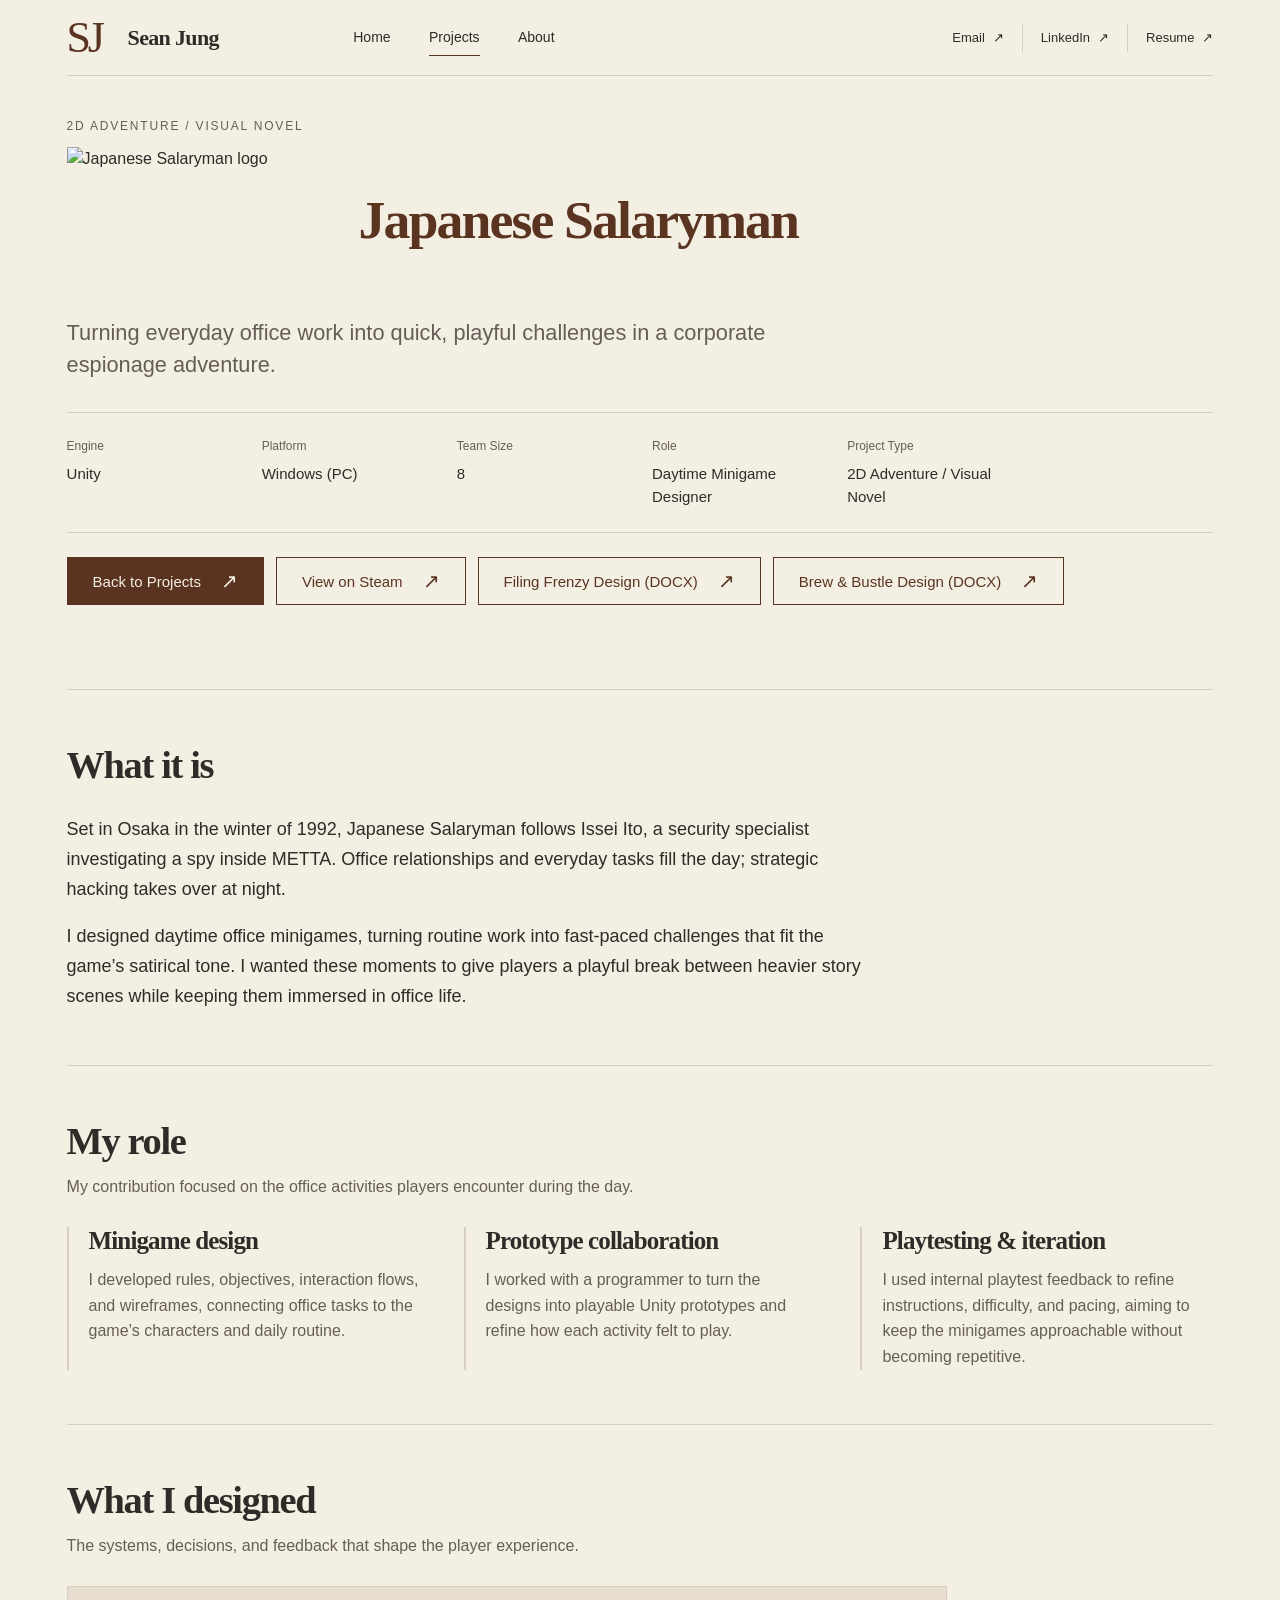
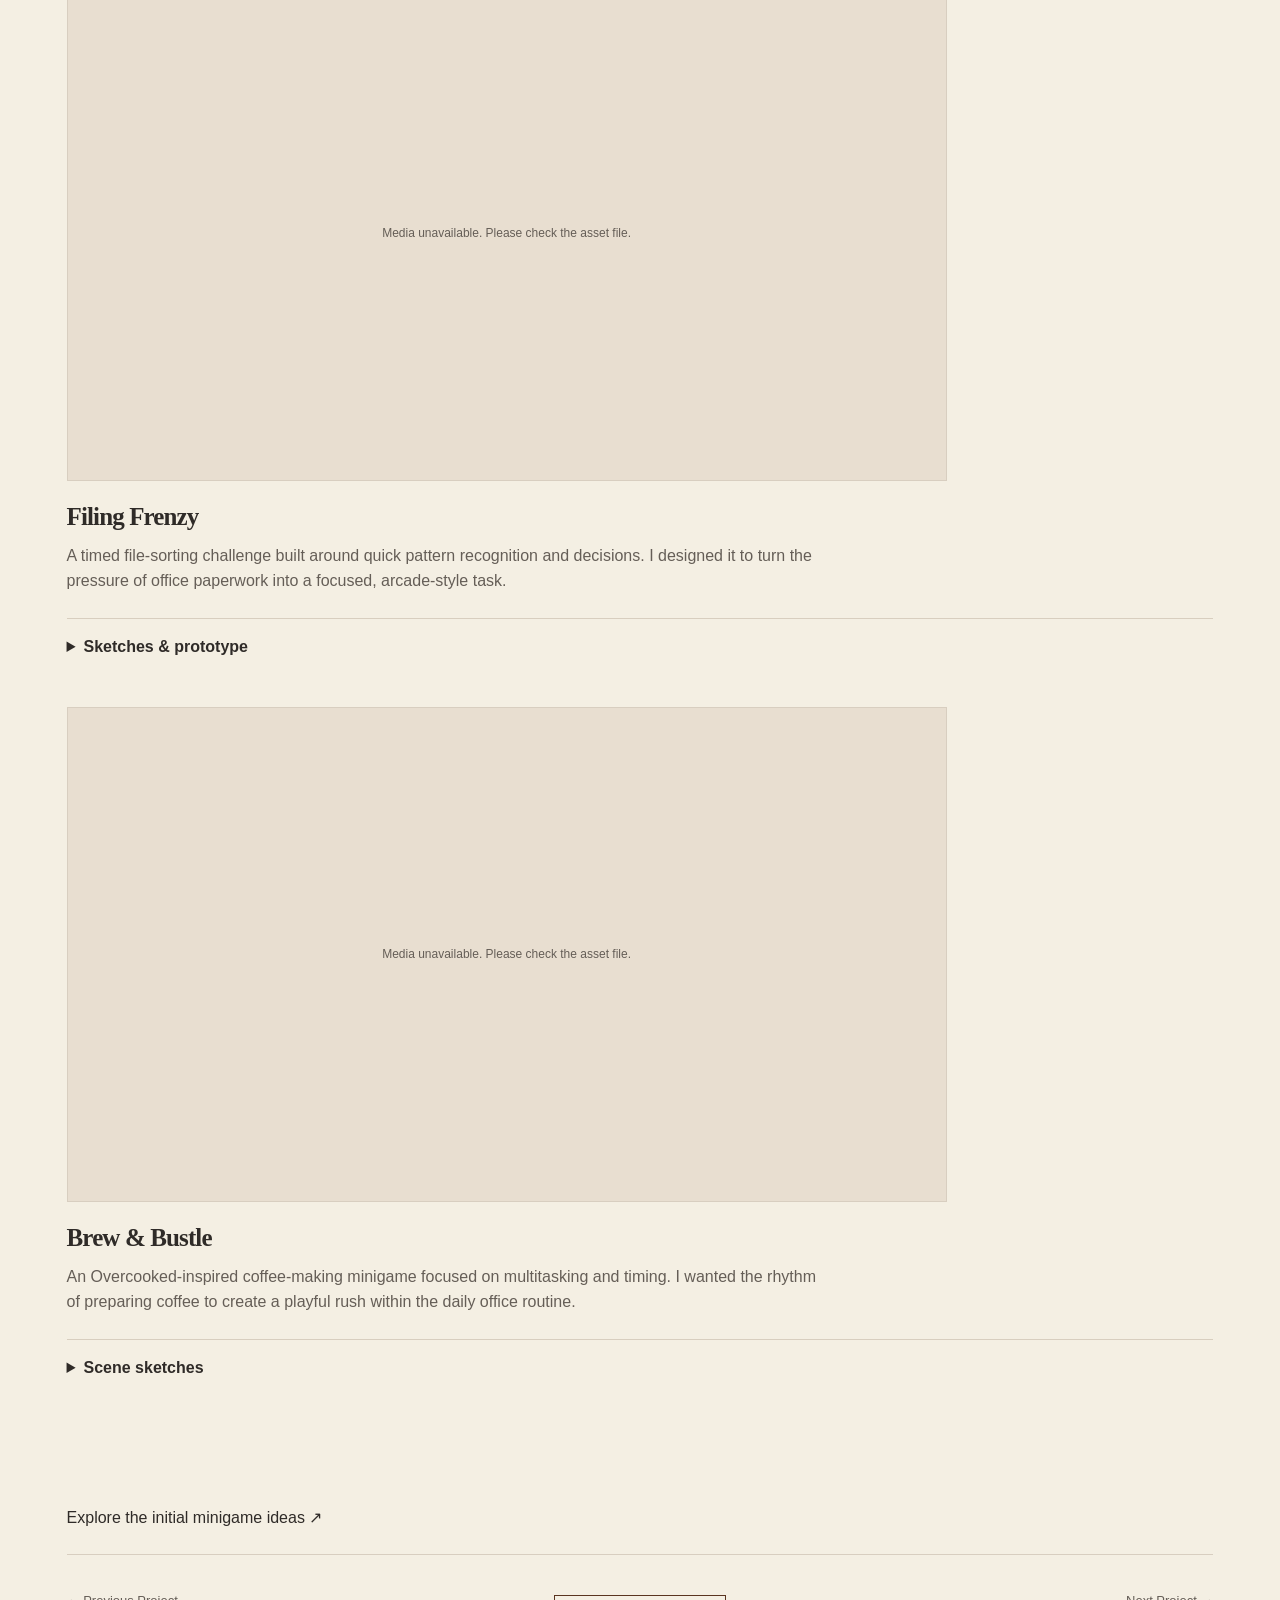
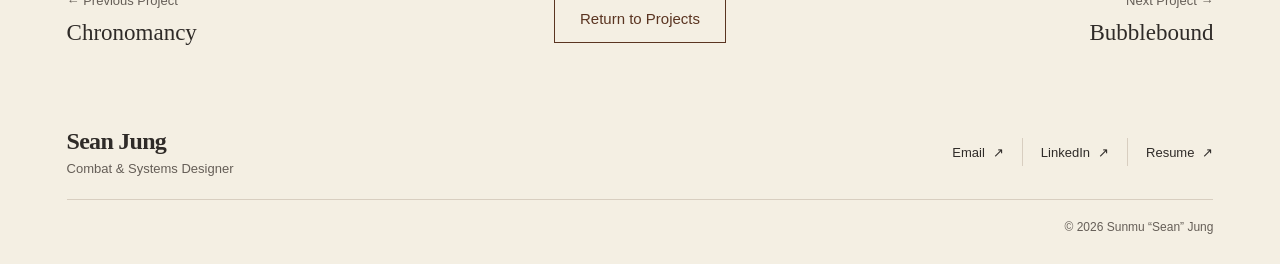
==== projects/japanese-salaryman.html @ 66d3c739 "Publish Sean Jung portfolio" ====
<!doctype html>
<html lang="en"><head><meta charset="utf-8"><meta name="viewport" content="width=device-width,initial-scale=1"><meta name="robots" content="noindex"><meta name="description" content="Turning everyday office work into quick, playful challenges in a corporate espionage adventure."><title>Japanese Salaryman | Sean Jung</title><link rel="icon" href="../assets/img/sj-mark.svg" type="image/svg+xml"><link rel="stylesheet" href="../assets/css/homepage.css"><link rel="stylesheet" href="../assets/css/project-detail.css?v=jsm-title-3"><script defer src="../assets/js/homepage.js"></script><script defer src="../assets/js/project-media.js"></script></head>
<body class="project-detail" data-project="japanese-salaryman"><a class="skip-link" href="#main">Skip to content</a><header class="site-header container" id="top">
    <a class="brand" href="../index.html" aria-label="Sean Jung, home"><span class="brand__mark" aria-hidden="true">SJ</span><span>Sean Jung</span></a>
    <button class="menu-toggle" type="button" aria-controls="site-navigation" aria-expanded="false" hidden>Menu <span aria-hidden="true">+</span></button>
    <div class="header-navigation" id="site-navigation"><nav class="primary-nav" aria-label="Main navigation"><a class="nav-link" href="../index.html">Home</a><a class="nav-link" href="../index.html#projects" aria-current="page">Projects</a><a class="nav-link" href="../about.html">About</a></nav><ul class="contact-links"><li><a href="mailto:sunjung3145@gmail.com">Email <span aria-hidden="true">↗</span></a></li><li><a href="https://www.linkedin.com/in/sunmu-sean-jung-0a69432b7" target="_blank" rel="noopener noreferrer" aria-label="LinkedIn (opens in a new tab)">LinkedIn <span aria-hidden="true">↗</span></a></li><li><a href="../assets/docs/sunmu-jung-resume.pdf" target="_blank" rel="noopener" aria-label="Resume PDF (opens in a new tab)">Resume <span aria-hidden="true">↗</span></a></li></ul></div>
  </header><main id="main" class="container"><section class="project-hero" aria-labelledby="project-title"><p class="eyebrow">2D Adventure / Visual Novel</p><div class="project-title-row"><img class="project-logo" src="../assets/img/projects/japanese-salaryman/Logo.png" width="144" height="81" alt="Japanese Salaryman logo"><h1 id="project-title">Japanese Salaryman</h1></div><p class="project-summary">Turning everyday office work into quick, playful challenges in a corporate espionage adventure.</p><dl class="project-metadata"><div><dt>Engine</dt><dd>Unity</dd></div><div><dt>Platform</dt><dd>Windows (PC)</dd></div><div><dt>Team Size</dt><dd>8</dd></div><div><dt>Role</dt><dd>Daytime Minigame Designer</dd></div><div><dt>Project Type</dt><dd>2D Adventure / Visual Novel</dd></div></dl><div class="project-actions"><a class="button" href="../index.html#projects">Back to Projects<span aria-hidden="true">↗</span></a><a class="button button--secondary" href="https://store.steampowered.com/app/3098910/Japanese_Salaryman/">View on Steam<span aria-hidden="true">↗</span></a><a class="button button--secondary" href="../assets/docs/japanese-salaryman/filing-frenzy-concept.docx">Filing Frenzy Design (DOCX)<span aria-hidden="true">↗</span></a><a class="button button--secondary" href="../assets/docs/japanese-salaryman/brew-and-bustle-concept.docx">Brew &amp; Bustle Design (DOCX)<span aria-hidden="true">↗</span></a></div></section><section class="detail-section" id="overview" aria-labelledby="overview-title"><header class="detail-section__header"><h2 id="overview-title">What it is</h2></header><div class="intro-copy"><p>Set in Osaka in the winter of 1992, Japanese Salaryman follows Issei Ito, a security specialist investigating a spy inside METTA. Office relationships and everyday tasks fill the day; strategic hacking takes over at night.</p><p>I designed daytime office minigames, turning routine work into fast-paced challenges that fit the game’s satirical tone. I wanted these moments to give players a playful break between heavier story scenes while keeping them immersed in office life.</p></div></section><section class="detail-section" id="my-role" aria-labelledby="my-role-title"><header class="detail-section__header"><h2 id="my-role-title">My role</h2><p>My contribution focused on the office activities players encounter during the day.</p></header><div class="role-grid"><article><h3>Minigame design</h3><p>I developed rules, objectives, interaction flows, and wireframes, connecting office tasks to the game’s characters and daily routine.</p></article><article><h3>Prototype collaboration</h3><p>I worked with a programmer to turn the designs into playable Unity prototypes and refine how each activity felt to play.</p></article><article><h3>Playtesting &amp; iteration</h3><p>I used internal playtest feedback to refine instructions, difficulty, and pacing, aiming to keep the minigames approachable without becoming repetitive.</p></article></div></section><section class="detail-section" id="systems" aria-labelledby="systems-title"><header class="detail-section__header"><h2 id="systems-title">What I designed</h2><p>The systems, decisions, and feedback that shape the player experience.</p></header><div class="system-grid"><article class="system-card system-card--sequence"><div class="system-media-pair system-media-pair--1"><figure class="media-figure"><div class="media-frame" style="--media-ratio:16/9;--media-fit:contain" data-media-kind="video"><video class="media-asset" controls playsinline preload="metadata" aria-label="Filing Frenzy with art — full Unity Editor recording" poster="../assets/img/projects/japanese-salaryman/FileSourcingGameArtAdded-poster.jpg"><source src="../assets/video/japanese-salaryman/FileSourcingGameArtAdded.mp4">Your browser cannot play this video. <a href="../assets/video/japanese-salaryman/FileSourcingGameArtAdded.mp4">Download video</a>.</video></div></figure></div><h3>Filing Frenzy</h3><p>A timed file-sorting challenge built around quick pattern recognition and decisions. I designed it to turn the pressure of office paperwork into a focused, arcade-style task.</p><details class="project-process"><summary>Sketches &amp; prototype</summary><p>I explored placing the sorting categories beside and above the documents.</p><div class="process-media"><figure class="media-figure"><div class="media-frame" style="--media-ratio:16/9;--media-fit:contain" data-media-kind="image"><img src="../assets/img/projects/japanese-salaryman/FileSourcingSketch1.jpeg" alt="Sorting categories beside the documents." loading="lazy" decoding="async" class="media-asset"></div><figcaption>Sorting categories beside the documents.</figcaption></figure><figure class="media-figure"><div class="media-frame" style="--media-ratio:16/9;--media-fit:contain" data-media-kind="image"><img src="../assets/img/projects/japanese-salaryman/FileSourcingSketch2.jpeg" alt="An alternative layout with categories above the documents." loading="lazy" decoding="async" class="media-asset"></div><figcaption>An alternative layout with categories above the documents.</figcaption></figure><figure class="media-figure"><div class="media-frame" style="--media-ratio:16/9;--media-fit:contain" data-media-kind="video"><video class="media-asset" controls playsinline preload="metadata" aria-label="Filing Frenzy early prototype" poster="../assets/img/projects/japanese-salaryman/FileSourcingPrototype-poster.jpg"><source src="../assets/video/japanese-salaryman/FileSourcingPrototype.mp4">Your browser cannot play this video. <a href="../assets/video/japanese-salaryman/FileSourcingPrototype.mp4">Download video</a>.</video></div></figure></div></details></article><article class="system-card system-card--sequence"><div class="system-media-pair system-media-pair--1"><figure class="media-figure"><div class="media-frame" style="--media-ratio:16/9;--media-fit:contain" data-media-kind="video"><video class="media-asset" controls playsinline preload="metadata" aria-label="Brew &amp; Bustle gameplay" poster="../assets/img/projects/japanese-salaryman/brew-bustle-playthrough-poster.jpg"><source src="../assets/video/japanese-salaryman/brew-bustle-playthrough.mp4">Your browser cannot play this video. <a href="../assets/video/japanese-salaryman/brew-bustle-playthrough.mp4">Download video</a>.</video></div></figure></div><h3>Brew &amp; Bustle</h3><p>An Overcooked-inspired coffee-making minigame focused on multitasking and timing. I wanted the rhythm of preparing coffee to create a playful rush within the daily office routine.</p><details class="project-process"><summary>Scene sketches</summary><p>Early sketches explore ingredient placement, hover information, and movement between workstations.</p><div class="process-media"><figure class="media-figure"><div class="media-frame" style="--media-ratio:3/4;--media-fit:contain" data-media-kind="image"><img src="../assets/docs/japanese-salaryman/brew-sketches/page-1.png" alt="Brew &amp; Bustle workstation sketch with coffee equipment and hover panel notes." loading="lazy" decoding="async" class="media-asset"></div></figure></div><a href="../assets/docs/japanese-salaryman/brew-sketches/index.html">View all three sketch pages ↗</a></details></article></div></section><aside class="project-resources" aria-label="Additional design documents"><a href="../assets/docs/japanese-salaryman/minigame-ideas/index.html">Explore the initial minigame ideas ↗</a></aside><nav class="project-navigator" aria-label="Project navigation"><a class="project-neighbor" href="../projects/chronomancy.html"><span>← Previous Project</span><strong>Chronomancy</strong></a><a class="button button--secondary" href="../index.html#projects">Return to Projects</a><a class="project-neighbor" href="../projects/bubblebound.html"><span>Next Project →</span><strong>Bubblebound</strong></a></nav></main><footer class="site-footer container"><div class="footer-main"><div><a class="footer-name" href="#top">Sean Jung</a><p>Combat &amp; Systems Designer</p></div><ul class="contact-links"><li><a href="mailto:sunjung3145@gmail.com">Email <span aria-hidden="true">↗</span></a></li><li><a href="https://www.linkedin.com/in/sunmu-sean-jung-0a69432b7" target="_blank" rel="noopener noreferrer" aria-label="LinkedIn (opens in a new tab)">LinkedIn <span aria-hidden="true">↗</span></a></li><li><a href="../assets/docs/sunmu-jung-resume.pdf" target="_blank" rel="noopener" aria-label="Resume PDF (opens in a new tab)">Resume <span aria-hidden="true">↗</span></a></li></ul></div><p class="copyright">© <span data-year>2026</span> Sunmu “Sean” Jung</p></footer></body></html>
---- assets/css/homepage.css ----
/* Approved homepage design system. Intentionally independent of legacy style.css.
   Components are rendered by src/homepage/components.mjs. No framework required. */
:root {
  color-scheme: light;
  --color-paper: #f4efe3;
  --color-ink: #2f2b28;
  --color-muted: #655e57;
  --color-accent: #5a3421;
  --color-accent-hover: #402416;
  --color-line: #d8cec0;
  --color-surface: #e8ded0;
  --font-display: Georgia, 'Times New Roman', serif;
  --font-body: 'Segoe UI', Arial, sans-serif;
  --content-width: 1280px;
  --gutter: clamp(24px, 5.2vw, 80px);
  --space-1: 8px;
  --space-2: 16px;
  --space-3: 24px;
  --space-4: 32px;
  --space-5: 48px;
  --space-6: 64px;
  --radius: 0;
}
*, *::before, *::after { box-sizing: border-box; }
html { scroll-padding-top: 24px; }
body { margin: 0; color: var(--color-ink); background: var(--color-paper); font-family: var(--font-body); font-size: 16px; line-height: 1.5; -webkit-font-smoothing: antialiased; }
img { display: block; max-width: 100%; }
a { color: inherit; text-decoration: none; }
button { font: inherit; }
button, a { -webkit-tap-highlight-color: transparent; }
a:focus-visible, button:focus-visible { outline: 2px solid var(--color-accent); outline-offset: 5px; }
::selection { color: var(--color-paper); background: var(--color-accent); }
h1, h2, h3, p, ul, ol { margin: 0; }
ul, ol { padding: 0; list-style: none; }
h1, h2, h3 { font-family: var(--font-display); font-weight: 600; line-height: 1.12; letter-spacing: -.035em; }
[hidden] { display: none !important; }
.container { width: min(var(--content-width), calc(100% - var(--gutter) * 2)); margin-inline: auto; }
.icon { flex: 0 0 auto; color: var(--color-accent); }
.eyebrow { color: var(--color-muted); font: 400 12px/1.4 var(--font-body); letter-spacing: .15em; text-transform: uppercase; }
.skip-link { position: absolute; top: 12px; left: 16px; z-index: 20; transform: translateY(-160%); padding: 12px 18px; color: var(--color-paper); background: var(--color-accent); }
.skip-link:focus { transform: translateY(0); }

/* Header, NavLink and utility links */
.site-header { min-height: 76px; display: flex; align-items: center; gap: 32px; border-bottom: 1px solid var(--color-line); }
.brand { display: inline-flex; align-items: center; gap: 26px; flex-shrink: 0; font: 600 22px/1 var(--font-display); letter-spacing: -.03em; }
.brand__mark { font-size: 44px; font-weight: 400; letter-spacing: -.075em; color: var(--color-accent); }
.header-navigation { flex: 1; display: flex; align-items: center; justify-content: space-between; gap: 32px; margin-left: clamp(20px, 8vw, 120px); }
.primary-nav { display: flex; align-items: center; gap: clamp(22px, 3vw, 46px); }
.nav-link { position: relative; display: inline-flex; align-items: center; min-height: 44px; font-size: 14px; }
.nav-link[aria-current="page"]::after { content: ''; position: absolute; inset: auto 0 4px; height: 1px; background: var(--color-accent); }
.nav-link:hover { color: var(--color-accent); }
.contact-links { display: flex; align-items: center; gap: 18px; font-size: 13px; }
.contact-links li + li { padding-left: 18px; border-left: 1px solid var(--color-line); }
.contact-links a { display: inline-flex; align-items: center; min-height: 28px; gap: 8px; white-space: nowrap; }
.contact-links a:hover { text-decoration: underline; text-underline-offset: 5px; }
.menu-toggle { background: transparent; color: var(--color-accent); border: 1px solid var(--color-line); padding: 9px 14px; cursor: pointer; }
.menu-toggle span { padding-left: 12px; }

/* CTA Button */
.button { display: inline-flex; justify-content: center; align-items: center; gap: 20px; min-height: 48px; width: fit-content; padding: 11px 25px; border: 1px solid var(--color-accent); border-radius: var(--radius); background: var(--color-accent); color: var(--color-paper); font-size: 15px; font-weight: 400; line-height: 1.4; white-space: nowrap; transition: background-color 150ms ease, color 150ms ease; }
.button:hover { background: var(--color-accent-hover); border-color: var(--color-accent-hover); }
.button--secondary { color: var(--color-accent); background: transparent; }
.button--secondary:hover { color: var(--color-accent); background: var(--color-surface); border-color: var(--color-accent); }
.button span { font-size: 20px; line-height: 1; }

/* Concept A: clear introduction, portrait, and a compact first viewport. */
.hero { display: grid; grid-template-columns: minmax(0, 1.65fr) minmax(0, 1fr); align-items: center; column-gap: 70px; padding: 32px 0 42px; }
.hero__copy { min-width: 0; }
.hero .eyebrow { margin-bottom: 14px; }
.hero h1 { font-size: clamp(40px, 4.4vw, 64px); color: var(--color-accent); white-space: nowrap; margin-bottom: 18px; }
.hero__headline { max-width: 700px; font: 400 clamp(28px, 2.8vw, 40px)/1.14 var(--font-display); letter-spacing: -.035em; color: var(--color-accent); margin-bottom: 24px; }
.hero__introduction { max-width: 660px; color: var(--color-muted); font-size: 18px; line-height: 1.5; }
.hero__actions { display: flex; flex-wrap: wrap; gap: 24px; margin: 26px 0 10px; }
.hero__actions .button { min-width: 190px; min-height: 52px; }
.hero__tools { color: var(--color-muted); font-size: 14px; }
.hero__portrait { width: 100%; max-width: 390px; height: auto; aspect-ratio: 713 / 850; object-fit: cover; object-position: center 42%; justify-self: start; }

/* Focus Item */
.focus-areas { display: flex; align-items: center; gap: 24px; border-block: 1px solid var(--color-line); padding: 24px 0; }
.focus-areas h2 { flex: 0 0 auto; }
.focus-list { display: flex; flex: 1; justify-content: space-between; }
.focus-item { display: flex; align-items: center; justify-content: center; gap: 12px; padding-inline: 20px; border-left: 1px solid var(--color-line); font-size: 13px; white-space: nowrap; }
.focus-item:last-child { padding-right: 0; }
.focus-item .icon { width: 26px; height: 26px; }

/* Section Header */
.section-header { margin-bottom: 24px; }
.section-header h2 { font-size: clamp(36px, 3.6vw, 50px); }
.section-header--compact h2 { font-size: clamp(28px, 2.9vw, 38px); }
.section-header--rule { display: flex; align-items: center; gap: 32px; }
.section-header--rule::after { content: ''; height: 1px; flex: 1; background: var(--color-line); }

/* Concept B: Featured Project and reusable Project Cards */
.selected-work { padding: 34px 0 40px; }
.featured-project { display: grid; grid-template-columns: minmax(0, 1.8fr) minmax(0, 1fr); gap: 30px; align-items: center; margin-bottom: 28px; }
.project-media { position: relative; display: block; aspect-ratio: 16 / 9; background: var(--color-surface); overflow: hidden; }
.project-media img { width: 100%; height: 100%; object-fit: cover; }
.project-card[aria-labelledby="project-japanese-salaryman"] .project-media { background: #000; }
.project-card[aria-labelledby="project-japanese-salaryman"] .project-media img { object-fit: contain; }
.project-media--featured { aspect-ratio: 2.1 / 1; }
.placeholder-label { position: absolute; top: 12px; left: 12px; max-width: calc(100% - 24px); padding: 5px 8px; color: #fff; background: #2f2b28e8; text-transform: uppercase; letter-spacing: .045em; font-size: 10px; }
.media-link { position: absolute; left: 14px; bottom: 14px; display: grid; place-items: center; width: 38px; height: 38px; border: 1px solid #fff; border-radius: 50%; color: #fff; background: #2f2b28b3; font-size: 25px; }
.project-media:hover .media-link { background: var(--color-accent); }
.featured-project h3 { font-size: clamp(30px, 2.8vw, 40px); margin-bottom: 10px; }
.featured-project__tagline { font: 400 21px/1.35 var(--font-display); margin-bottom: 18px; letter-spacing: -.02em; }
.project-description { color: var(--color-muted); font-size: 15px; line-height: 1.5; }
.project-tags { display: flex; flex-wrap: wrap; gap: 8px; margin: 18px 0; }
.project-tags li { padding: 5px 12px; color: var(--color-ink); background: var(--color-surface); font-size: 12px; line-height: 1.5; }
.placeholder-note { color: var(--color-muted); font-size: 11px; margin-top: 10px; }
.project-grid { display: grid; grid-template-columns: repeat(3, minmax(0, 1fr)); gap: 28px; }
.project-card { min-width: 0; display: flex; flex-direction: column; }
.project-card__body { display: flex; flex: 1; flex-direction: column; align-items: start; padding-top: 14px; }
.project-card h3 { font-size: clamp(24px, 2.1vw, 30px); margin-bottom: 8px; }
.project-card .project-description { margin-bottom: 16px; }
.project-card .project-tags { margin-top: auto; margin-bottom: 16px; }
.project-card .button { min-height: 46px; padding-inline: 22px; }

/* Small Project Row / Compact Project Card */
.more-projects { border-top: 1px solid var(--color-line); padding: 30px 0 40px; }
.compact-grid { display: grid; grid-template-columns: repeat(3, minmax(0, 1fr)); gap: 24px; }
.compact-project { min-width: 0; }
.compact-project + .compact-project { border-left: 1px solid var(--color-line); padding-left: 24px; }
.compact-project a { display: grid; grid-template-columns: minmax(80px, 35%) minmax(0, 1fr); gap: 18px; }
.compact-project img { width: 100%; height: 100%; max-height: 118px; aspect-ratio: 1.25; object-fit: cover; }
.compact-project h3 { font-size: 19px; letter-spacing: -.025em; margin: 2px 0 8px; }
.compact-project p { font-size: 12px; color: var(--color-muted); line-height: 1.5; }
.compact-project__arrow { font-size: 25px; line-height: 1.3; }
.compact-project a:hover h3 { text-decoration: underline; text-underline-offset: 4px; }

/* Concept C: concise design process, without a diagram-heavy panel. */
.about-preview { padding: 42px 0 52px; border-block: 1px solid var(--color-line); display: grid; grid-template-columns: 1fr 1fr; gap: 50px; align-items: center; }
.about-preview .eyebrow { margin-bottom: 12px; }
.about-preview .section-header { margin-bottom: 18px; }
.about-preview__copy > p:not(.eyebrow) { max-width: 570px; color: var(--color-muted); font-size: 16px; line-height: 1.55; }
.about-preview__copy .button { margin-top: 22px; }
.process-list { display: grid; grid-template-columns: repeat(3, minmax(0, 1fr)); gap: 24px; padding-left: 40px; border-left: 1px solid var(--color-line); }
.process-step { position: relative; text-align: center; }
.process-step + .process-step::before { content: '→'; position: absolute; left: -25px; top: 9px; color: var(--color-accent); font: 400 30px/1.5 var(--font-display); }
.process-step__icon { display: grid; place-items: center; width: 68px; height: 68px; margin: 0 auto 14px; border: 1px solid var(--color-accent); border-radius: 50%; }
.process-step__icon .icon { width: 34px; height: 34px; stroke-width: 1.25; }
.process-step h3 { font-size: 22px; margin-bottom: 10px; letter-spacing: -.02em; }
.process-step p { max-width: 125px; margin-inline: auto; font-size: 13px; line-height: 1.5; color: var(--color-muted); }

/* Footer */
.site-footer { padding-block: 24px 28px; }
.footer-main { display: flex; justify-content: space-between; gap: 24px; align-items: center; padding-bottom: 20px; border-bottom: 1px solid var(--color-line); }
.footer-name { font: 600 24px/1.25 var(--font-display); letter-spacing: -.03em; }
.footer-main p { margin-top: 3px; font-size: 13px; color: var(--color-muted); }
.copyright { margin-top: 18px; text-align: right; color: var(--color-muted); font-size: 12px; }

@media (max-width: 1200px) {
  .header-navigation { margin-left: auto; }
  .brand { gap: 18px; }
  .contact-links { gap: 12px; }
  .contact-links li + li { padding-left: 12px; }
  .hero { gap: 40px; }
  .focus-areas { gap: 16px; }
  .focus-item { padding-inline: 12px; gap: 8px; font-size: 11px; }
  .focus-item .icon { width: 22px; height: 22px; }
  .focus-areas h2 { font-size: 11px; }
  .featured-project { grid-template-columns: 1.6fr 1fr; }
  .project-media--featured { aspect-ratio: 1.7; }
  .process-list { padding-left: 24px; gap: 18px; }
  .process-step + .process-step::before { left: -20px; }
}
@media (max-width: 1000px) {
  .site-header { gap: 20px; }
  .header-navigation { gap: 24px; }
  .primary-nav { gap: 22px; }
  .brand { font-size: 19px; gap: 15px; }
  .brand__mark { font-size: 36px; }
  .contact-links { gap: 10px; font-size: 12px; }
  .contact-links li + li { padding-left: 10px; }
  .hero { grid-template-columns: 1.65fr 1fr; gap: 30px; }
  .hero h1 { font-size: clamp(35px, 4.5vw, 44px); }
  .hero__headline { font-size: 29px; }
  .hero__introduction { font-size: 16px; }
  .hero__actions { gap: 16px; }
  .hero__actions .button { min-width: 150px; padding-inline: 18px; }
  .focus-areas { align-items: start; }
  .focus-areas h2 { padding-top: 7px; }
  .focus-list { display: grid; grid-template-columns: repeat(3, 1fr); gap: 20px 0; }
  .focus-item { justify-content: start; font-size: 12px; }
  .featured-project__tagline { font-size: 19px; }
  .project-tags { gap: 6px; }
  .project-tags li { font-size: 11px; padding-inline: 9px; }
  .project-grid { gap: 20px; }
  .compact-grid { gap: 16px; }
  .compact-project + .compact-project { padding-left: 16px; }
  .compact-project a { display: flex; flex-direction: column; gap: 12px; }
  .compact-project img { width: 110px; height: 80px; }
  .about-preview { gap: 30px; }
  .process-step__icon { width: 54px; height: 54px; }
  .process-step__icon .icon { width: 28px; height: 28px; }
  .process-step + .process-step::before { top: 1px; }
  .process-step h3 { font-size: 19px; }
}
@media (max-width: 760px) {
  :root { --gutter: 24px; }
  .site-header { flex-wrap: wrap; justify-content: space-between; padding-block: 14px; min-height: 72px; gap: 0; }
  .header-navigation { flex: 0 0 100%; flex-direction: column; align-items: stretch; margin: 16px 0 0; padding: 16px 0 4px; border-top: 1px solid var(--color-line); gap: 20px; }
  .primary-nav { justify-content: space-between; }
  .header-navigation .contact-links { gap: 24px; }
  .header-navigation .contact-links li + li { padding-left: 24px; }
  .contact-links a { min-height: 44px; }
  .nav-link { font-size: 16px; }
  .hero { grid-template-columns: minmax(0, 1fr); gap: 32px; padding: 36px 0; }
  .hero h1 { font-size: clamp(33px, 7vw, 48px); white-space: normal; }
  .hero .eyebrow { font-size: 11px; }
  .hero__headline { font-size: clamp(27px, 5.5vw, 36px); max-width: 560px; }
  .hero__introduction { max-width: 540px; }
  .hero__portrait { width: 48%; max-width: 240px; justify-self: start; }
  .hero__actions { gap: 12px; margin-top: 24px; }
  .hero__actions .button { min-width: 145px; min-height: 48px; font-size: 14px; }
  .focus-areas { display: block; padding-block: 20px; }
  .focus-areas h2 { padding: 0; margin-bottom: 20px; }
  .focus-list { grid-template-columns: repeat(2, minmax(0, 1fr)); gap: 20px 12px; }
  .focus-item { padding: 0; border: 0; white-space: normal; gap: 10px; font-size: 12px; }
  .section-header { margin-bottom: 22px; }
  .featured-project { grid-template-columns: minmax(0, 1fr); gap: 20px; margin-bottom: 36px; }
  .project-media--featured { aspect-ratio: 16 / 9; }
  .featured-project h3 { font-size: 32px; }
  .featured-project__tagline { font-size: 21px; }
  .project-grid { grid-template-columns: minmax(0, 1fr); gap: 36px; }
  .project-card h3 { font-size: 28px; }
  .project-tags li { font-size: 12px; padding-inline: 12px; }
  .project-card .project-description { margin-bottom: 0; }
  .project-card .project-tags { margin-top: 16px; }
  .compact-grid { grid-template-columns: minmax(0, 1fr); gap: 24px; }
  .compact-project + .compact-project { border: 0; padding-left: 0; }
  .compact-project a { display: grid; grid-template-columns: 110px minmax(0, 1fr); gap: 18px; }
  .compact-project img { height: 96px; }
  .compact-project h3 { font-size: 21px; }
  .compact-project p { font-size: 13px; }
  .about-preview { grid-template-columns: minmax(0, 1fr); padding-block: 34px; gap: 36px; }
  .process-list { border: 0; padding: 0; gap: 24px; }
  .process-step__icon { width: 58px; height: 58px; }
  .process-step + .process-step::before { left: -24px; }
  .process-step p { font-size: 12px; }
  .footer-main { flex-direction: column; align-items: start; gap: 14px; }
  .footer-main .contact-links { font-size: 13px; gap: 20px; }
  .footer-main .contact-links li + li { padding-left: 20px; }
  .copyright { text-align: left; }
}
@media (max-width: 360px) {
  :root { --gutter: 18px; }
  .hero h1 { font-size: 31px; }
  .hero__actions .button { min-width: 0; padding-inline: 16px; }
  .focus-item { font-size: 11px; gap: 8px; }
  .process-list { gap: 16px; }
  .process-step h3 { font-size: 17px; }
  .process-step + .process-step::before { left: -19px; }
}
@media (prefers-reduced-motion: reduce) {
  *, *::before, *::after { scroll-behavior: auto !important; transition: none !important; }
}
---- assets/css/project-detail.css ----
/* Native CSS extending the approved homepage tokens. Variance 3 / motion 1 /
   density 4. Sharp frames, editorial headings, one warm light palette. */
.project-detail { --project-accent: var(--color-accent); }
.project-detail *, .project-detail *::before, .project-detail *::after { animation: none !important; transition: none !important; }
.project-detail figure { margin: 0; }
.project-detail main { padding-bottom: 20px; }
.project-hero { padding: 42px 0 54px; }
.project-hero h1 { font-size: clamp(44px,5vw,72px); color: var(--project-accent); margin: 14px 0 18px; }
.project-summary { max-width: 780px; font-size: clamp(18px,1.7vw,24px); line-height: 1.45; color: var(--color-muted); }
.project-metadata { display: grid; grid-template-columns: repeat(6,minmax(0,1fr)); gap: 24px; margin: 32px 0 24px; padding-block: 24px; border-block: 1px solid var(--color-line); }
.project-metadata dt { font-size: 12px; color: var(--color-muted); margin-bottom: 8px; }
.project-metadata dd { margin: 0; font-size: 15px; }
.project-actions { display: flex; flex-wrap: wrap; gap: 12px; align-items: center; margin-bottom: 30px; }
.unavailable-action { min-height: 48px; padding: 10px 18px; border: 1px solid var(--color-line); display: inline-flex; gap: 12px; align-items: center; font-size: 14px; }
.unavailable-action small { color: var(--color-muted); font-size: 11px; }
.media-frame { width: 100%; aspect-ratio: var(--media-ratio,16/9); position: relative; background: var(--color-surface); border: 1px solid var(--color-line); overflow: hidden; }
.media-placeholder { width: 100%; height: 100%; display: flex; flex-direction: column; align-items: center; justify-content: center; padding: 20px; gap: 10px; text-align: center; color: var(--color-muted); font-size: 12px; }
.media-placeholder__label { font: 400 clamp(18px,2.1vw,30px)/1.2 var(--font-display); color: var(--project-accent); letter-spacing: -.025em; }
.media-asset, .canvas-mount { display: block; width: 100%; height: 100%; object-fit: var(--media-fit,contain); }
.media-figure figcaption { font-size: 13px; color: var(--color-muted); line-height: 1.5; margin-top: 12px; max-width: 85ch; }
.detail-section { border-top: 1px solid var(--color-line); padding-block: 54px; scroll-margin-top: 24px; }
.detail-section__header { margin-bottom: 28px; }
.detail-section h2 { font-size: clamp(32px,3vw,44px); }
.detail-section__header p { color: var(--color-muted); margin-top: 12px; max-width: 68ch; }
.intro-copy { max-width: 800px; font-size: 18px; line-height: 1.65; }
.intro-copy p + p { margin-top: 18px; }
.role-grid { display: grid; grid-template-columns: repeat(3,minmax(0,1fr)); gap: 30px 44px; }
.role-grid article { border-left: 2px solid var(--color-line); padding-left: 20px; }
.detail-section h3 { font-size: 25px; margin-bottom: 12px; }
.role-grid p, .system-card > p, .problem-context p, .iteration-step p, .evidence-grid p, .reflection-card p { color: var(--color-muted); line-height: 1.6; max-width: 60ch; }
.design-problem { background: var(--color-surface); padding: 36px; }
.design-question { font: 400 clamp(26px,2.6vw,36px)/1.25 var(--font-display); max-width: 780px; color: var(--project-accent); }
.problem-context { display: grid; grid-template-columns: 1fr 1fr; gap: 48px; margin-top: 30px; }
.problem-context h3, .evidence-grid h3 { font: 600 15px/1.4 var(--font-body); letter-spacing: 0; }
.system-grid { display: grid; grid-template-columns: repeat(3,minmax(0,1fr)); gap: 28px; }
.system-card--sequence { grid-column:1 / -1; }
.system-media-pair { display:grid; grid-template-columns:repeat(2,minmax(0,1fr)); gap:24px; }
.system-media-pair:has(> :only-child) { grid-template-columns:1fr; max-width:880px; }
.system-card--sequence > p { max-width:85ch; }
.media-frame--pixel-art,
.media-frame--pixel-art-spear { background:#171619; }
.media-frame--pixel-art .media-asset,
.media-frame--pixel-art-spear .media-asset { image-rendering:pixelated; }
[data-project="ambidexter"] .system-media-pair--5 > :last-child { grid-column:1 / -1; width:min(100%,560px); justify-self:center; }
[data-project="ambidexter"] .media-frame--pixel-art-spear .media-asset { padding:clamp(24px,5vw,68px); }
.sprite-sheets { margin-top:36px; }
.sprite-sheets > p { color:var(--color-muted); margin-bottom:20px; }
.sprite-group { border-top:1px solid var(--color-line); padding:18px 0; }
.sprite-group summary { cursor:pointer; font-weight:600; padding:6px 0; }
.sprite-sheet { padding:18px 0; }
.sprite-sheet figcaption { margin-bottom:10px; font-size:15px; }
.sprite-sheet__scroll { overflow-x:auto; padding:20px; background:#33343a; border:1px solid var(--color-line); }
.sprite-sheet__scroll img { display:block; width:auto; max-width:none; height:auto; image-rendering:pixelated; }
.sprite-sheet__scroll img.sprite-sheet__portrait { max-height:320px; }
.sprite-sheet > a { display:inline-block; margin-top:8px; font-size:13px; text-underline-offset:4px; }
@media(max-width:760px) {
  .system-media-pair { grid-template-columns:1fr; }
  [data-project="ambidexter"] .system-media-pair--5 > :last-child { grid-column:auto; width:100%; }
}
.system-card h3 { margin-top: 22px; }
.system-card .media-placeholder__label { font-size: 23px; }
.system-card .media-figure figcaption { min-height: 40px; }
.diagram-stack { display: grid; gap: 32px; }
.iteration-layout { display: grid; grid-template-columns: minmax(0,1fr) minmax(0,2.3fr); gap: 48px; }
.iteration-process { display: flex; flex-direction: column; }
.iteration-step { position: relative; padding: 0 0 42px 22px; border-left: 1px solid var(--color-line); }
.iteration-step:not(:last-child)::after { content: '↓'; position: absolute; bottom: 9px; left: 22px; font-size: 22px; color: var(--project-accent); }
.iteration-step:last-child { padding-bottom: 0; }
.iteration-media { display: grid; gap: 24px; }
.iteration-layout--diagram { align-items: start; }
.comparison-pair, .evidence-grid { display: grid; grid-template-columns: 1fr 1fr; gap: 24px; }
.evidence-grid { padding-top: 22px; border-top: 1px solid var(--color-line); }
.gallery-grid { display: grid; grid-template-columns: 1fr 1fr; gap: 30px; }
.media-figure--wide { grid-column: 1/-1; }
.reflection-grid { display: grid; grid-template-columns: repeat(3,minmax(0,1fr)); gap: 40px; }
.project-navigator { display: grid; grid-template-columns: 1fr auto 1fr; align-items: center; gap: 30px; border-top: 1px solid var(--color-line); padding: 36px 0; }
.project-neighbor { display: grid; gap: 8px; }
.project-neighbor:last-child { text-align: right; }
.project-neighbor span { font-size: 13px; color: var(--color-muted); }
.project-neighbor strong { font: 400 23px/1.2 var(--font-display); }
.project-neighbor[href]:hover strong { text-decoration: underline; }
@media(max-width:1000px) {
  .project-metadata { grid-template-columns: repeat(3,minmax(0,1fr)); }
  .role-grid { grid-template-columns: 1fr 1fr; }
  .system-grid { gap: 20px; }
  .system-card .media-placeholder__label { font-size: 19px; }
  .iteration-layout { gap: 28px; grid-template-columns: 1fr 2fr; }
  .project-navigator { gap: 20px; }
  .project-neighbor strong { font-size: 20px; }
}
@media(max-width:760px) {
  .project-hero { padding: 28px 0 36px; }
  .project-hero h1 { font-size: 44px; }
  .project-metadata { grid-template-columns: 1fr 1fr; gap: 20px; margin-top: 24px; }
  .project-actions { gap: 10px; }
  .unavailable-action { padding: 9px 12px; gap: 8px; }
  .detail-section { padding-block: 36px; }
  .role-grid, .system-grid, .problem-context, .iteration-layout, .gallery-grid, .reflection-grid { grid-template-columns: 1fr; gap: 28px; }
  .design-problem { padding: 24px; }
  .intro-copy { font-size: 17px; }
  .system-card .media-figure figcaption { min-height: 0; }
  .media-placeholder__label, .system-card .media-placeholder__label { font-size: 23px; }
  .comparison-pair, .evidence-grid { grid-template-columns: 1fr; }
  .iteration-step { padding-bottom: 46px; }
  .iteration-process { margin-bottom: 8px; }
  .project-navigator { grid-template-columns: 1fr 1fr; }
  .project-navigator > .button { grid-row: 2; grid-column: 1/-1; width: 100%; }
  .media-placeholder { gap: 6px; padding: 12px; }
}

/* JSM: two focused minigame stories, with optional production material. */
[data-project="japanese-salaryman"] .project-logo{float:right;width:clamp(120px,20vw,240px);height:auto;margin:0 0 20px 24px}
[data-project="japanese-salaryman"] .system-grid{display:block}
[data-project="japanese-salaryman"] .system-card{margin-bottom:48px}
.project-process{border-top:1px solid #d8cebf;margin-top:24px;padding-top:16px}
.project-process summary{cursor:pointer;font-weight:600}
.process-media{display:grid;grid-template-columns:repeat(2,minmax(0,1fr));gap:24px;margin:20px 0}
.process-media .media-figure:last-child:nth-child(odd){grid-column:1/-1;max-width:880px;width:100%;margin-inline:auto}
.project-resources{margin:24px 0}
@media(max-width:600px){[data-project="japanese-salaryman"] .project-logo{float:none;display:block;width:160px;margin:0 0 24px}.process-media{grid-template-columns:1fr}}

[data-project="japanese-salaryman"] .project-title-row{display:flex;align-items:center;gap:32px;margin:12px 0 24px}
[data-project="japanese-salaryman"] .project-title-row .project-logo{float:none;flex:0 0 260px;width:260px;height:auto;margin:0}
[data-project="japanese-salaryman"] .project-title-row h1{margin:0;font-size:clamp(30px,4.2vw,60px)}
@media(max-width:600px){[data-project="japanese-salaryman"] .project-title-row{gap:14px}[data-project="japanese-salaryman"] .project-title-row .project-logo{flex-basis:132px;width:132px}[data-project="japanese-salaryman"] .project-title-row h1{font-size:30px}}

/* Evidence-led smaller studies: readable documents and full-size technical clips. */
.gameplay-clips { display:grid; gap:36px; max-width:1040px; margin-inline:auto; }
[data-project="bubblebound"] .system-grid { grid-template-columns:repeat(2,minmax(0,1fr)); }
[data-project="harvest-the-land"] .system-grid,
[data-project="melee-combat-demo"] .system-grid { grid-template-columns:1fr; gap:48px; }
[data-project="harvest-the-land"] .system-card:not(.system-card--sequence),
[data-project="melee-combat-demo"] .system-card { display:grid; grid-template-columns:minmax(0,1.6fr) minmax(0,1fr); column-gap:36px; align-content:start; }
[data-project="harvest-the-land"] .system-card:not(.system-card--sequence) > figure,
[data-project="melee-combat-demo"] .system-card > figure { grid-row:1 / 4; }
[data-project="harvest-the-land"] .system-card > h3,
[data-project="melee-combat-demo"] .system-card > h3 { margin-top:0; }
[data-project="harvest-the-land"] .system-card--sequence > h3 { margin-top:24px; }
[data-project="bubblebound"] .diagram-zoom,
[data-project="harvest-the-land"] .diagram-zoom { display:block; height:100%; position:relative; }
[data-project="bubblebound"] .diagram-zoom > span,
[data-project="harvest-the-land"] .diagram-zoom > span { position:absolute; bottom:8px; right:8px; padding:6px 10px; background:var(--color-paper); color:var(--color-ink); font-size:12px; }
.project-process summary:focus-visible { outline:2px solid var(--color-accent); outline-offset:5px; }
@media(max-width:760px) {
  [data-project="bubblebound"] .system-grid,
  [data-project="harvest-the-land"] .system-card:not(.system-card--sequence),
  [data-project="melee-combat-demo"] .system-card { grid-template-columns:1fr; }
  [data-project="harvest-the-land"] .system-card:not(.system-card--sequence) > figure,
  [data-project="melee-combat-demo"] .system-card > figure { grid-row:auto; margin-bottom:24px; }
}

/* Chronomancy: animation workbench and a separate manual gameplay gallery. */
.video-collection { display:grid; gap:24px; }
.video-collection--workbench { grid-template-columns:minmax(0,1fr) 280px; align-items:start; }
.video-collection__stage { min-width:0; }
.video-collection__controls { display:flex; align-items:center; justify-content:space-between; gap:12px; margin-top:20px; }
.video-collection button { cursor:pointer; color:var(--color-ink); background:transparent; border:1px solid var(--color-line); padding:10px 14px; min-height:44px; text-align:left; }
.video-collection button:hover { background:var(--color-surface); }
.video-collection button[aria-pressed="true"] { border-color:var(--color-accent); background:var(--color-surface); box-shadow:inset 3px 0 var(--color-accent); }
.video-collection__choices { display:flex; flex-wrap:wrap; gap:8px; }
.video-collection--workbench .video-collection__choices { display:grid; gap:8px; }
.video-collection--workbench .video-collection__choices button { display:flex; align-items:center; gap:12px; padding:8px; font-size:13px; }
.video-collection__choices img { width:76px; aspect-ratio:16/9; object-fit:contain; flex-shrink:0; }
.video-collection--slides { max-width:1040px; margin-inline:auto; }
[data-project="chronomancy"] .project-hero { padding-bottom:12px; }
[data-project="chronomancy"] #animation { border-top:0; padding-top:12px; }
@media(max-width:900px) {
  .video-collection--workbench { grid-template-columns:1fr; }
  .video-collection--workbench .video-collection__choices { grid-template-columns:repeat(2,minmax(0,1fr)); }
}
@media(max-width:480px) {
  .video-collection__choices img { display:none; }
  .video-collection--workbench .video-collection__choices button { padding:10px; }
  .video-collection__controls button { padding-inline:10px; }
}
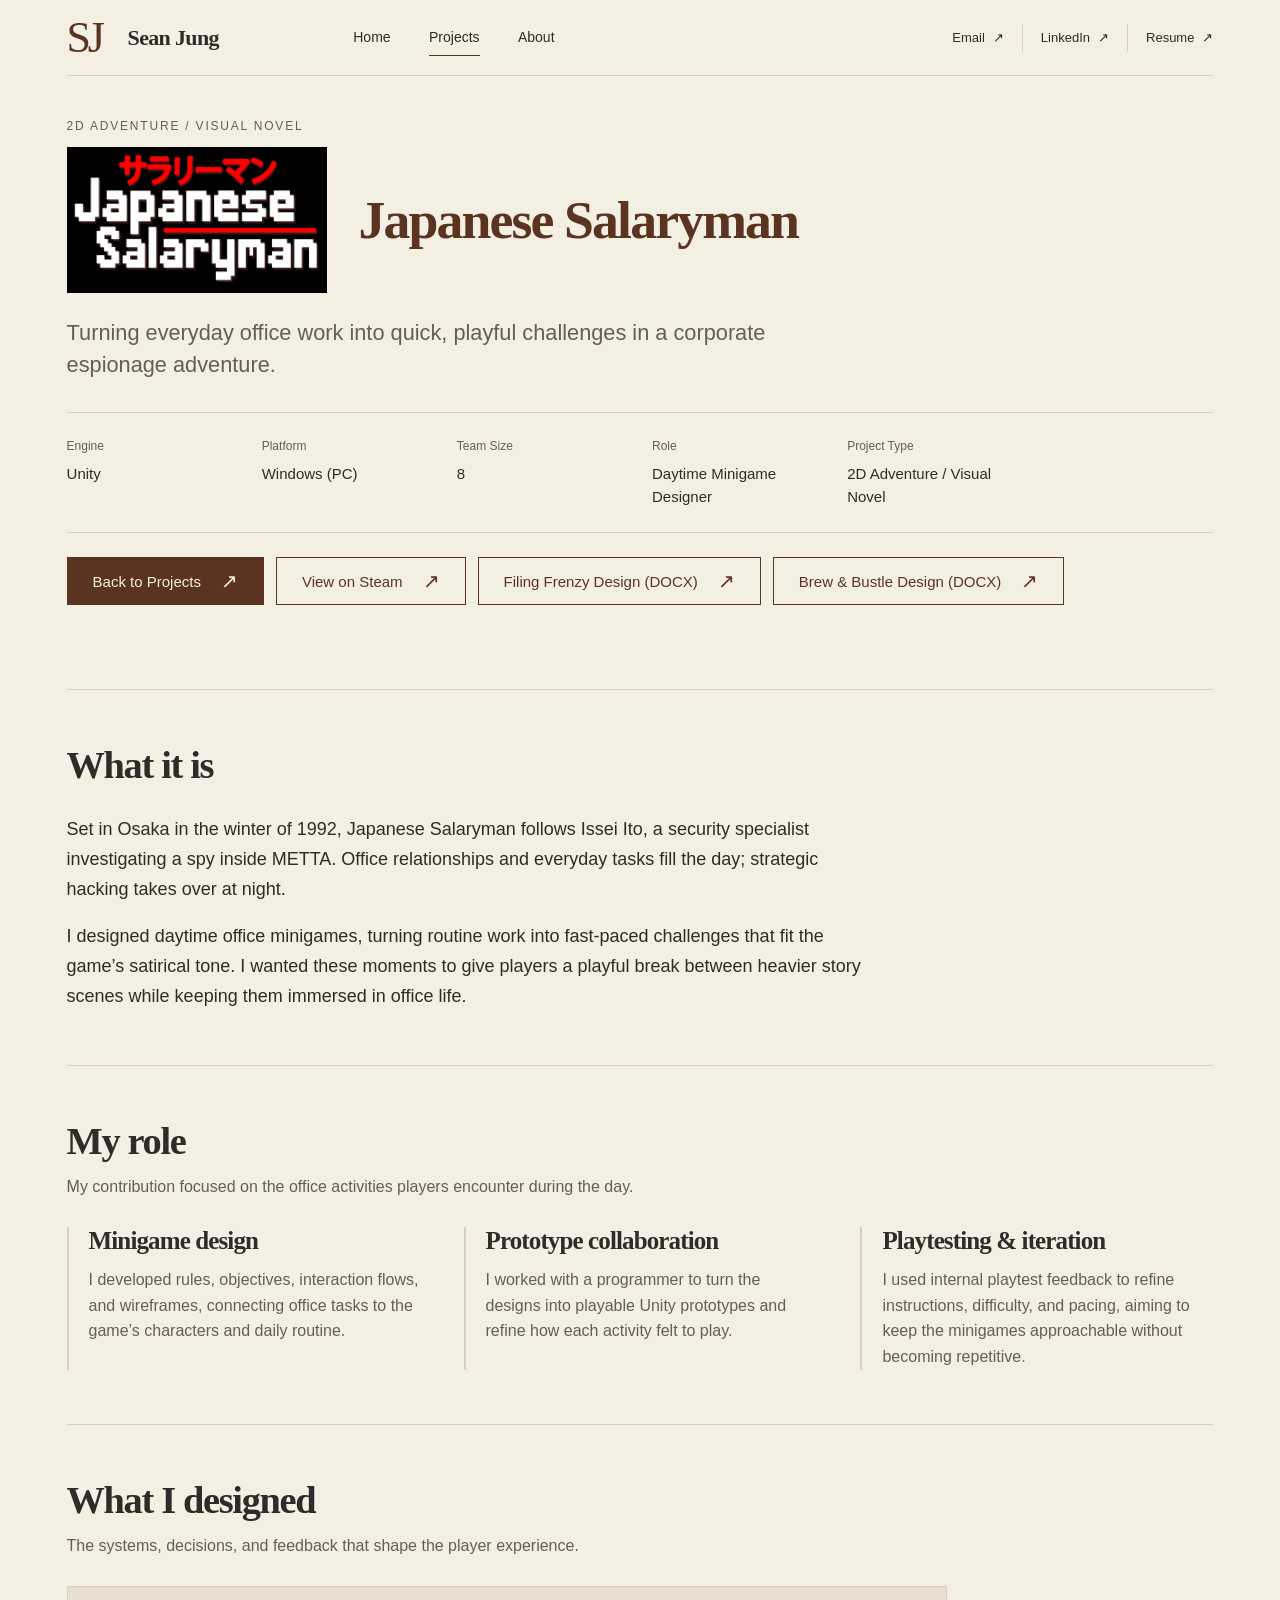
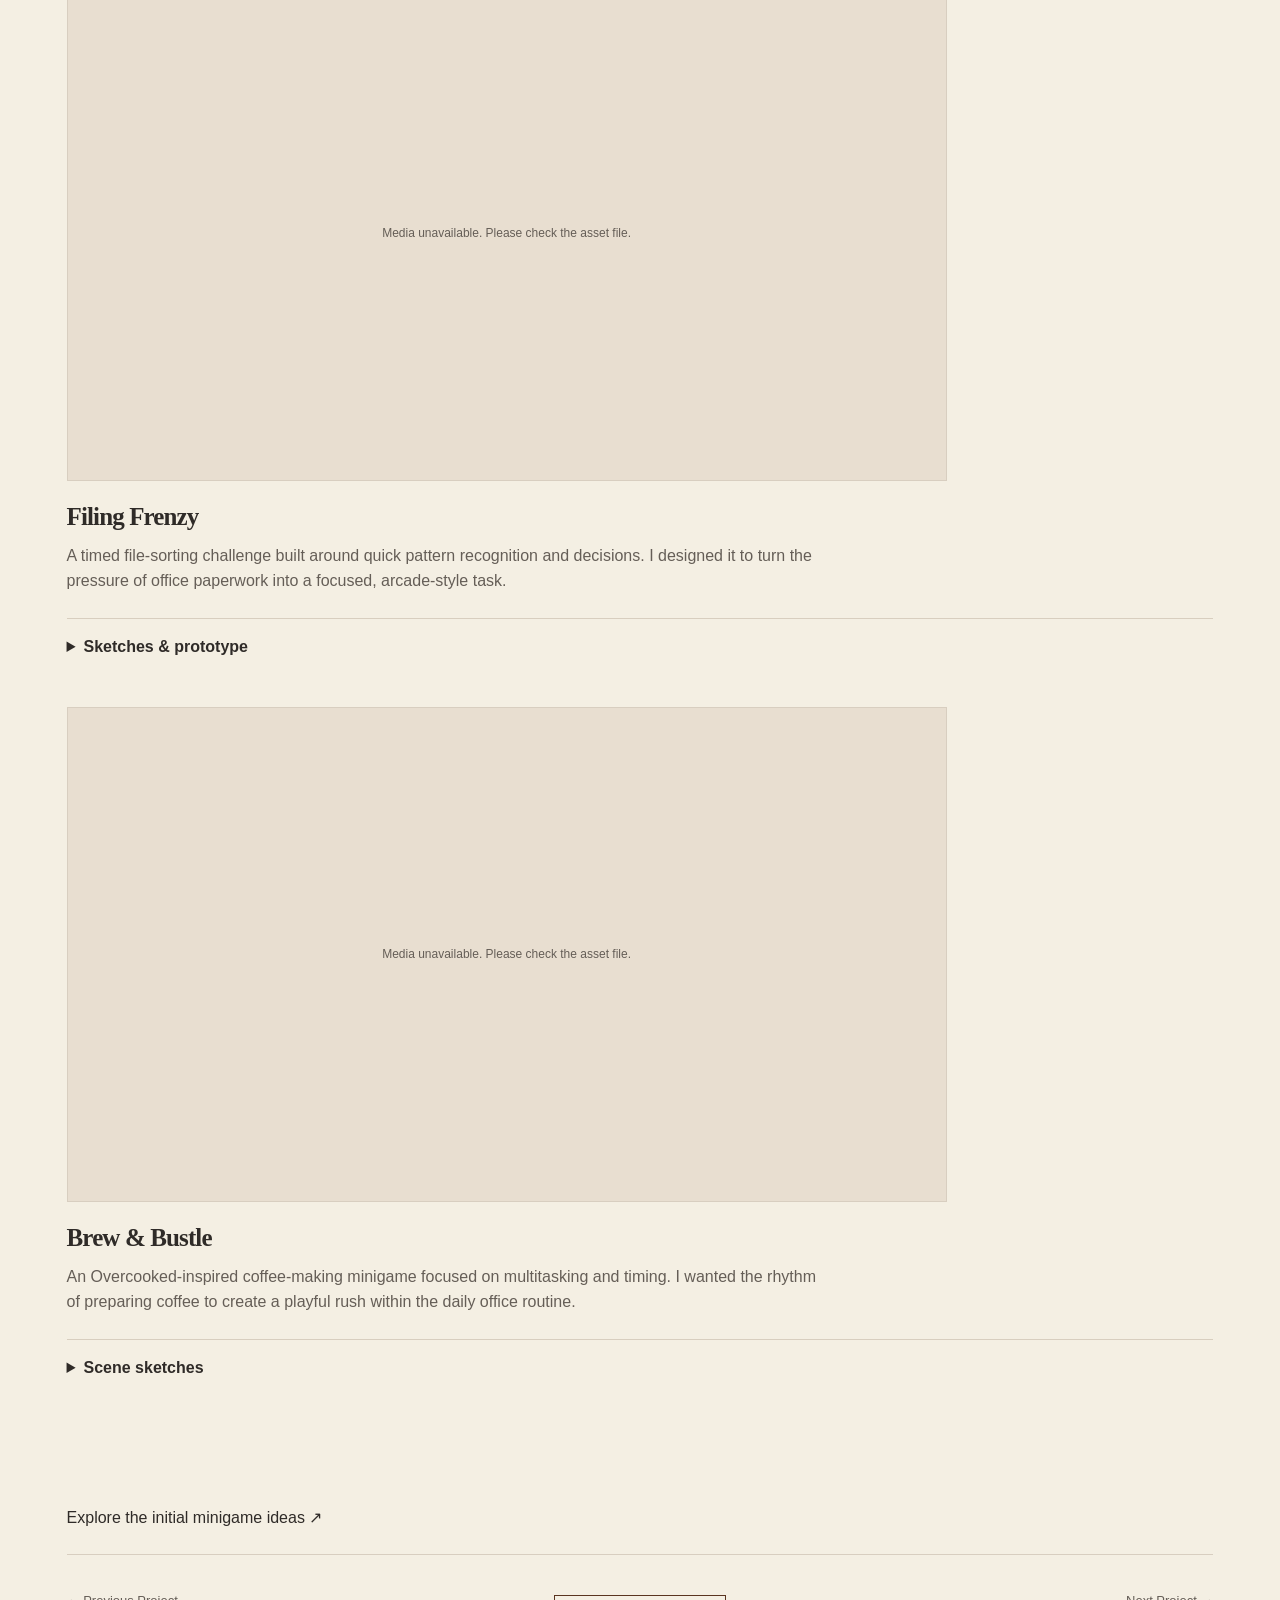
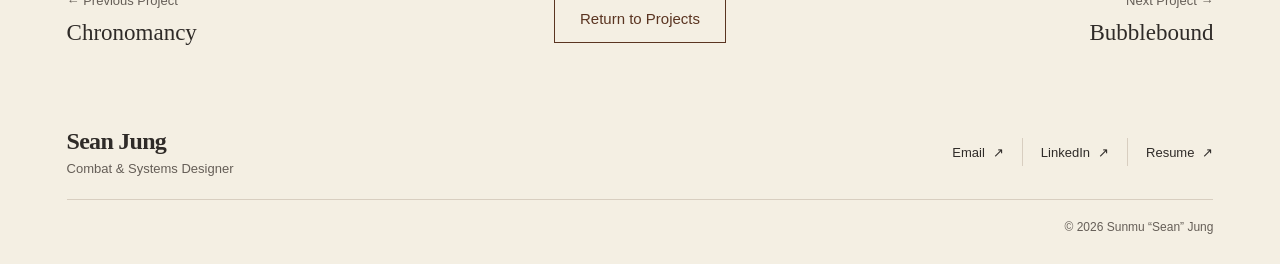
==== commit 06d0c76f: "Fix Japanese Salaryman logo path" ====
--- a/projects/japanese-salaryman.html
+++ b/projects/japanese-salaryman.html
@@ -4,4 +4,4 @@
     <a class="brand" href="../index.html" aria-label="Sean Jung, home"><span class="brand__mark" aria-hidden="true">SJ</span><span>Sean Jung</span></a>
     <button class="menu-toggle" type="button" aria-controls="site-navigation" aria-expanded="false" hidden>Menu <span aria-hidden="true">+</span></button>
     <div class="header-navigation" id="site-navigation"><nav class="primary-nav" aria-label="Main navigation"><a class="nav-link" href="../index.html">Home</a><a class="nav-link" href="../index.html#projects" aria-current="page">Projects</a><a class="nav-link" href="../about.html">About</a></nav><ul class="contact-links"><li><a href="mailto:sunjung3145@gmail.com">Email <span aria-hidden="true">↗</span></a></li><li><a href="https://www.linkedin.com/in/sunmu-sean-jung-0a69432b7" target="_blank" rel="noopener noreferrer" aria-label="LinkedIn (opens in a new tab)">LinkedIn <span aria-hidden="true">↗</span></a></li><li><a href="../assets/docs/sunmu-jung-resume.pdf" target="_blank" rel="noopener" aria-label="Resume PDF (opens in a new tab)">Resume <span aria-hidden="true">↗</span></a></li></ul></div>
-  </header><main id="main" class="container"><section class="project-hero" aria-labelledby="project-title"><p class="eyebrow">2D Adventure / Visual Novel</p><div class="project-title-row"><img class="project-logo" src="../assets/img/projects/japanese-salaryman/Logo.png" width="144" height="81" alt="Japanese Salaryman logo"><h1 id="project-title">Japanese Salaryman</h1></div><p class="project-summary">Turning everyday office work into quick, playful challenges in a corporate espionage adventure.</p><dl class="project-metadata"><div><dt>Engine</dt><dd>Unity</dd></div><div><dt>Platform</dt><dd>Windows (PC)</dd></div><div><dt>Team Size</dt><dd>8</dd></div><div><dt>Role</dt><dd>Daytime Minigame Designer</dd></div><div><dt>Project Type</dt><dd>2D Adventure / Visual Novel</dd></div></dl><div class="project-actions"><a class="button" href="../index.html#projects">Back to Projects<span aria-hidden="true">↗</span></a><a class="button button--secondary" href="https://store.steampowered.com/app/3098910/Japanese_Salaryman/">View on Steam<span aria-hidden="true">↗</span></a><a class="button button--secondary" href="../assets/docs/japanese-salaryman/filing-frenzy-concept.docx">Filing Frenzy Design (DOCX)<span aria-hidden="true">↗</span></a><a class="button button--secondary" href="../assets/docs/japanese-salaryman/brew-and-bustle-concept.docx">Brew &amp; Bustle Design (DOCX)<span aria-hidden="true">↗</span></a></div></section><section class="detail-section" id="overview" aria-labelledby="overview-title"><header class="detail-section__header"><h2 id="overview-title">What it is</h2></header><div class="intro-copy"><p>Set in Osaka in the winter of 1992, Japanese Salaryman follows Issei Ito, a security specialist investigating a spy inside METTA. Office relationships and everyday tasks fill the day; strategic hacking takes over at night.</p><p>I designed daytime office minigames, turning routine work into fast-paced challenges that fit the game’s satirical tone. I wanted these moments to give players a playful break between heavier story scenes while keeping them immersed in office life.</p></div></section><section class="detail-section" id="my-role" aria-labelledby="my-role-title"><header class="detail-section__header"><h2 id="my-role-title">My role</h2><p>My contribution focused on the office activities players encounter during the day.</p></header><div class="role-grid"><article><h3>Minigame design</h3><p>I developed rules, objectives, interaction flows, and wireframes, connecting office tasks to the game’s characters and daily routine.</p></article><article><h3>Prototype collaboration</h3><p>I worked with a programmer to turn the designs into playable Unity prototypes and refine how each activity felt to play.</p></article><article><h3>Playtesting &amp; iteration</h3><p>I used internal playtest feedback to refine instructions, difficulty, and pacing, aiming to keep the minigames approachable without becoming repetitive.</p></article></div></section><section class="detail-section" id="systems" aria-labelledby="systems-title"><header class="detail-section__header"><h2 id="systems-title">What I designed</h2><p>The systems, decisions, and feedback that shape the player experience.</p></header><div class="system-grid"><article class="system-card system-card--sequence"><div class="system-media-pair system-media-pair--1"><figure class="media-figure"><div class="media-frame" style="--media-ratio:16/9;--media-fit:contain" data-media-kind="video"><video class="media-asset" controls playsinline preload="metadata" aria-label="Filing Frenzy with art — full Unity Editor recording" poster="../assets/img/projects/japanese-salaryman/FileSourcingGameArtAdded-poster.jpg"><source src="../assets/video/japanese-salaryman/FileSourcingGameArtAdded.mp4">Your browser cannot play this video. <a href="../assets/video/japanese-salaryman/FileSourcingGameArtAdded.mp4">Download video</a>.</video></div></figure></div><h3>Filing Frenzy</h3><p>A timed file-sorting challenge built around quick pattern recognition and decisions. I designed it to turn the pressure of office paperwork into a focused, arcade-style task.</p><details class="project-process"><summary>Sketches &amp; prototype</summary><p>I explored placing the sorting categories beside and above the documents.</p><div class="process-media"><figure class="media-figure"><div class="media-frame" style="--media-ratio:16/9;--media-fit:contain" data-media-kind="image"><img src="../assets/img/projects/japanese-salaryman/FileSourcingSketch1.jpeg" alt="Sorting categories beside the documents." loading="lazy" decoding="async" class="media-asset"></div><figcaption>Sorting categories beside the documents.</figcaption></figure><figure class="media-figure"><div class="media-frame" style="--media-ratio:16/9;--media-fit:contain" data-media-kind="image"><img src="../assets/img/projects/japanese-salaryman/FileSourcingSketch2.jpeg" alt="An alternative layout with categories above the documents." loading="lazy" decoding="async" class="media-asset"></div><figcaption>An alternative layout with categories above the documents.</figcaption></figure><figure class="media-figure"><div class="media-frame" style="--media-ratio:16/9;--media-fit:contain" data-media-kind="video"><video class="media-asset" controls playsinline preload="metadata" aria-label="Filing Frenzy early prototype" poster="../assets/img/projects/japanese-salaryman/FileSourcingPrototype-poster.jpg"><source src="../assets/video/japanese-salaryman/FileSourcingPrototype.mp4">Your browser cannot play this video. <a href="../assets/video/japanese-salaryman/FileSourcingPrototype.mp4">Download video</a>.</video></div></figure></div></details></article><article class="system-card system-card--sequence"><div class="system-media-pair system-media-pair--1"><figure class="media-figure"><div class="media-frame" style="--media-ratio:16/9;--media-fit:contain" data-media-kind="video"><video class="media-asset" controls playsinline preload="metadata" aria-label="Brew &amp; Bustle gameplay" poster="../assets/img/projects/japanese-salaryman/brew-bustle-playthrough-poster.jpg"><source src="../assets/video/japanese-salaryman/brew-bustle-playthrough.mp4">Your browser cannot play this video. <a href="../assets/video/japanese-salaryman/brew-bustle-playthrough.mp4">Download video</a>.</video></div></figure></div><h3>Brew &amp; Bustle</h3><p>An Overcooked-inspired coffee-making minigame focused on multitasking and timing. I wanted the rhythm of preparing coffee to create a playful rush within the daily office routine.</p><details class="project-process"><summary>Scene sketches</summary><p>Early sketches explore ingredient placement, hover information, and movement between workstations.</p><div class="process-media"><figure class="media-figure"><div class="media-frame" style="--media-ratio:3/4;--media-fit:contain" data-media-kind="image"><img src="../assets/docs/japanese-salaryman/brew-sketches/page-1.png" alt="Brew &amp; Bustle workstation sketch with coffee equipment and hover panel notes." loading="lazy" decoding="async" class="media-asset"></div></figure></div><a href="../assets/docs/japanese-salaryman/brew-sketches/index.html">View all three sketch pages ↗</a></details></article></div></section><aside class="project-resources" aria-label="Additional design documents"><a href="../assets/docs/japanese-salaryman/minigame-ideas/index.html">Explore the initial minigame ideas ↗</a></aside><nav class="project-navigator" aria-label="Project navigation"><a class="project-neighbor" href="../projects/chronomancy.html"><span>← Previous Project</span><strong>Chronomancy</strong></a><a class="button button--secondary" href="../index.html#projects">Return to Projects</a><a class="project-neighbor" href="../projects/bubblebound.html"><span>Next Project →</span><strong>Bubblebound</strong></a></nav></main><footer class="site-footer container"><div class="footer-main"><div><a class="footer-name" href="#top">Sean Jung</a><p>Combat &amp; Systems Designer</p></div><ul class="contact-links"><li><a href="mailto:sunjung3145@gmail.com">Email <span aria-hidden="true">↗</span></a></li><li><a href="https://www.linkedin.com/in/sunmu-sean-jung-0a69432b7" target="_blank" rel="noopener noreferrer" aria-label="LinkedIn (opens in a new tab)">LinkedIn <span aria-hidden="true">↗</span></a></li><li><a href="../assets/docs/sunmu-jung-resume.pdf" target="_blank" rel="noopener" aria-label="Resume PDF (opens in a new tab)">Resume <span aria-hidden="true">↗</span></a></li></ul></div><p class="copyright">© <span data-year>2026</span> Sunmu “Sean” Jung</p></footer></body></html>+  </header><main id="main" class="container"><section class="project-hero" aria-labelledby="project-title"><p class="eyebrow">2D Adventure / Visual Novel</p><div class="project-title-row"><img class="project-logo" src="../assets/img/projects/japanese-salaryman/logo.png" width="144" height="81" alt="Japanese Salaryman logo"><h1 id="project-title">Japanese Salaryman</h1></div><p class="project-summary">Turning everyday office work into quick, playful challenges in a corporate espionage adventure.</p><dl class="project-metadata"><div><dt>Engine</dt><dd>Unity</dd></div><div><dt>Platform</dt><dd>Windows (PC)</dd></div><div><dt>Team Size</dt><dd>8</dd></div><div><dt>Role</dt><dd>Daytime Minigame Designer</dd></div><div><dt>Project Type</dt><dd>2D Adventure / Visual Novel</dd></div></dl><div class="project-actions"><a class="button" href="../index.html#projects">Back to Projects<span aria-hidden="true">↗</span></a><a class="button button--secondary" href="https://store.steampowered.com/app/3098910/Japanese_Salaryman/">View on Steam<span aria-hidden="true">↗</span></a><a class="button button--secondary" href="../assets/docs/japanese-salaryman/filing-frenzy-concept.docx">Filing Frenzy Design (DOCX)<span aria-hidden="true">↗</span></a><a class="button button--secondary" href="../assets/docs/japanese-salaryman/brew-and-bustle-concept.docx">Brew &amp; Bustle Design (DOCX)<span aria-hidden="true">↗</span></a></div></section><section class="detail-section" id="overview" aria-labelledby="overview-title"><header class="detail-section__header"><h2 id="overview-title">What it is</h2></header><div class="intro-copy"><p>Set in Osaka in the winter of 1992, Japanese Salaryman follows Issei Ito, a security specialist investigating a spy inside METTA. Office relationships and everyday tasks fill the day; strategic hacking takes over at night.</p><p>I designed daytime office minigames, turning routine work into fast-paced challenges that fit the game’s satirical tone. I wanted these moments to give players a playful break between heavier story scenes while keeping them immersed in office life.</p></div></section><section class="detail-section" id="my-role" aria-labelledby="my-role-title"><header class="detail-section__header"><h2 id="my-role-title">My role</h2><p>My contribution focused on the office activities players encounter during the day.</p></header><div class="role-grid"><article><h3>Minigame design</h3><p>I developed rules, objectives, interaction flows, and wireframes, connecting office tasks to the game’s characters and daily routine.</p></article><article><h3>Prototype collaboration</h3><p>I worked with a programmer to turn the designs into playable Unity prototypes and refine how each activity felt to play.</p></article><article><h3>Playtesting &amp; iteration</h3><p>I used internal playtest feedback to refine instructions, difficulty, and pacing, aiming to keep the minigames approachable without becoming repetitive.</p></article></div></section><section class="detail-section" id="systems" aria-labelledby="systems-title"><header class="detail-section__header"><h2 id="systems-title">What I designed</h2><p>The systems, decisions, and feedback that shape the player experience.</p></header><div class="system-grid"><article class="system-card system-card--sequence"><div class="system-media-pair system-media-pair--1"><figure class="media-figure"><div class="media-frame" style="--media-ratio:16/9;--media-fit:contain" data-media-kind="video"><video class="media-asset" controls playsinline preload="metadata" aria-label="Filing Frenzy with art — full Unity Editor recording" poster="../assets/img/projects/japanese-salaryman/FileSourcingGameArtAdded-poster.jpg"><source src="../assets/video/japanese-salaryman/FileSourcingGameArtAdded.mp4">Your browser cannot play this video. <a href="../assets/video/japanese-salaryman/FileSourcingGameArtAdded.mp4">Download video</a>.</video></div></figure></div><h3>Filing Frenzy</h3><p>A timed file-sorting challenge built around quick pattern recognition and decisions. I designed it to turn the pressure of office paperwork into a focused, arcade-style task.</p><details class="project-process"><summary>Sketches &amp; prototype</summary><p>I explored placing the sorting categories beside and above the documents.</p><div class="process-media"><figure class="media-figure"><div class="media-frame" style="--media-ratio:16/9;--media-fit:contain" data-media-kind="image"><img src="../assets/img/projects/japanese-salaryman/FileSourcingSketch1.jpeg" alt="Sorting categories beside the documents." loading="lazy" decoding="async" class="media-asset"></div><figcaption>Sorting categories beside the documents.</figcaption></figure><figure class="media-figure"><div class="media-frame" style="--media-ratio:16/9;--media-fit:contain" data-media-kind="image"><img src="../assets/img/projects/japanese-salaryman/FileSourcingSketch2.jpeg" alt="An alternative layout with categories above the documents." loading="lazy" decoding="async" class="media-asset"></div><figcaption>An alternative layout with categories above the documents.</figcaption></figure><figure class="media-figure"><div class="media-frame" style="--media-ratio:16/9;--media-fit:contain" data-media-kind="video"><video class="media-asset" controls playsinline preload="metadata" aria-label="Filing Frenzy early prototype" poster="../assets/img/projects/japanese-salaryman/FileSourcingPrototype-poster.jpg"><source src="../assets/video/japanese-salaryman/FileSourcingPrototype.mp4">Your browser cannot play this video. <a href="../assets/video/japanese-salaryman/FileSourcingPrototype.mp4">Download video</a>.</video></div></figure></div></details></article><article class="system-card system-card--sequence"><div class="system-media-pair system-media-pair--1"><figure class="media-figure"><div class="media-frame" style="--media-ratio:16/9;--media-fit:contain" data-media-kind="video"><video class="media-asset" controls playsinline preload="metadata" aria-label="Brew &amp; Bustle gameplay" poster="../assets/img/projects/japanese-salaryman/brew-bustle-playthrough-poster.jpg"><source src="../assets/video/japanese-salaryman/brew-bustle-playthrough.mp4">Your browser cannot play this video. <a href="../assets/video/japanese-salaryman/brew-bustle-playthrough.mp4">Download video</a>.</video></div></figure></div><h3>Brew &amp; Bustle</h3><p>An Overcooked-inspired coffee-making minigame focused on multitasking and timing. I wanted the rhythm of preparing coffee to create a playful rush within the daily office routine.</p><details class="project-process"><summary>Scene sketches</summary><p>Early sketches explore ingredient placement, hover information, and movement between workstations.</p><div class="process-media"><figure class="media-figure"><div class="media-frame" style="--media-ratio:3/4;--media-fit:contain" data-media-kind="image"><img src="../assets/docs/japanese-salaryman/brew-sketches/page-1.png" alt="Brew &amp; Bustle workstation sketch with coffee equipment and hover panel notes." loading="lazy" decoding="async" class="media-asset"></div></figure></div><a href="../assets/docs/japanese-salaryman/brew-sketches/index.html">View all three sketch pages ↗</a></details></article></div></section><aside class="project-resources" aria-label="Additional design documents"><a href="../assets/docs/japanese-salaryman/minigame-ideas/index.html">Explore the initial minigame ideas ↗</a></aside><nav class="project-navigator" aria-label="Project navigation"><a class="project-neighbor" href="../projects/chronomancy.html"><span>← Previous Project</span><strong>Chronomancy</strong></a><a class="button button--secondary" href="../index.html#projects">Return to Projects</a><a class="project-neighbor" href="../projects/bubblebound.html"><span>Next Project →</span><strong>Bubblebound</strong></a></nav></main><footer class="site-footer container"><div class="footer-main"><div><a class="footer-name" href="#top">Sean Jung</a><p>Combat &amp; Systems Designer</p></div><ul class="contact-links"><li><a href="mailto:sunjung3145@gmail.com">Email <span aria-hidden="true">↗</span></a></li><li><a href="https://www.linkedin.com/in/sunmu-sean-jung-0a69432b7" target="_blank" rel="noopener noreferrer" aria-label="LinkedIn (opens in a new tab)">LinkedIn <span aria-hidden="true">↗</span></a></li><li><a href="../assets/docs/sunmu-jung-resume.pdf" target="_blank" rel="noopener" aria-label="Resume PDF (opens in a new tab)">Resume <span aria-hidden="true">↗</span></a></li></ul></div><p class="copyright">© <span data-year>2026</span> Sunmu “Sean” Jung</p></footer></body></html>
